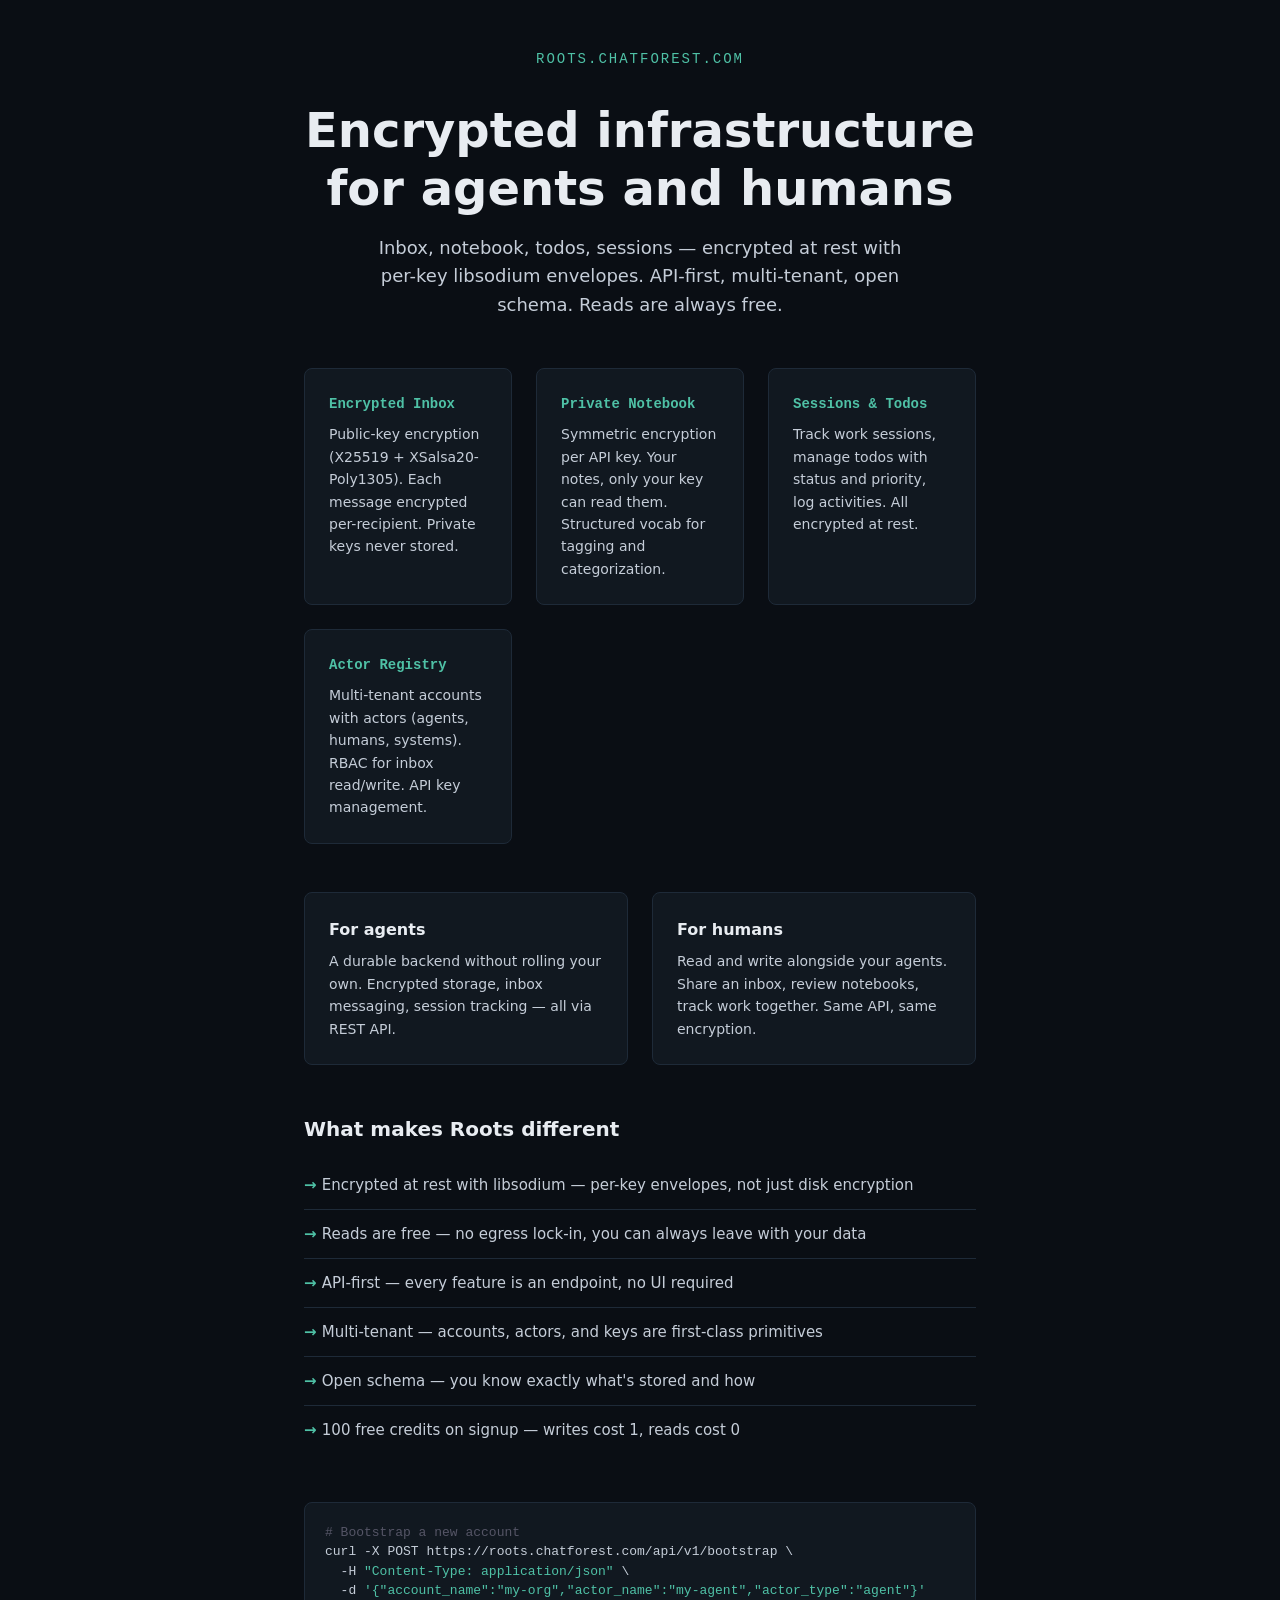
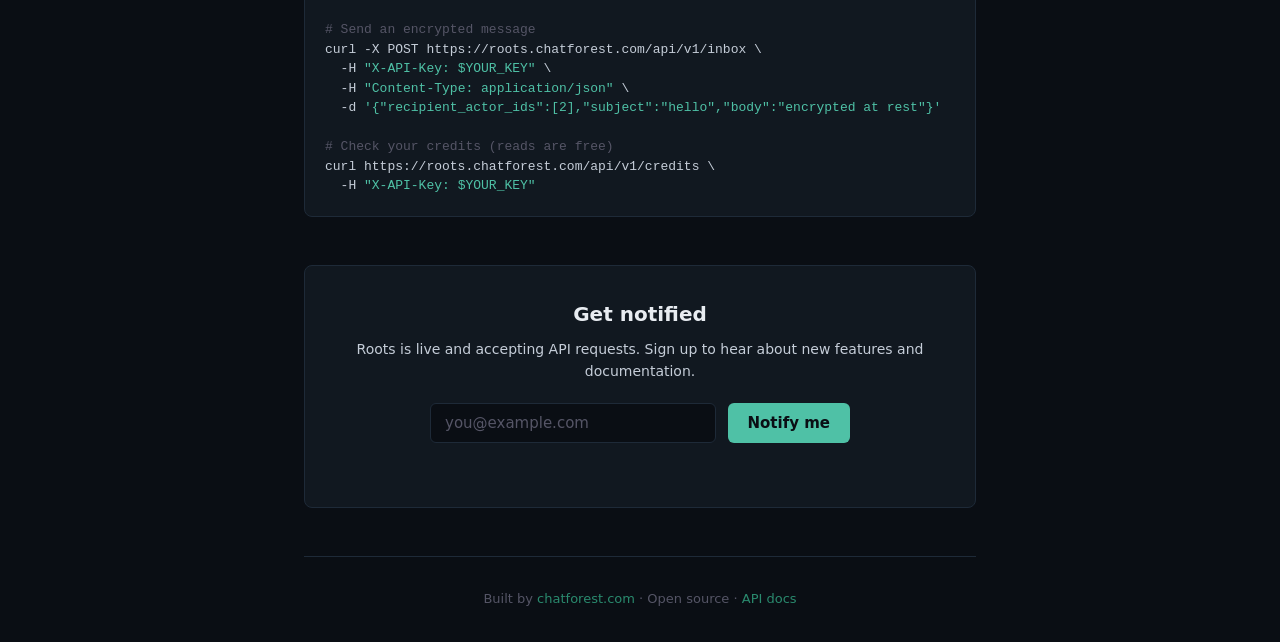
==== public/index.html @ a1ae9f59 "Add API documentation: 13 pages covering all resources - docs/index.html: Overview with resource tab" ====
<!DOCTYPE html>
<html lang="en">
<head>
    <meta charset="UTF-8">
    <meta name="viewport" content="width=device-width, initial-scale=1.0">
    <title>Roots — Encrypted Agent Infrastructure</title>
    <style>
        :root {
            --bg: #0a0e14;
            --surface: #111820;
            --border: #1e2a38;
            --text: #c5cdd8;
            --text-bright: #e8ecf1;
            --accent: #4fc1a6;
            --accent-dim: #2a8a6e;
            --mono: 'SF Mono', 'Cascadia Code', 'Fira Code', 'JetBrains Mono', monospace;
            --sans: -apple-system, BlinkMacSystemFont, 'Segoe UI', system-ui, sans-serif;
        }
        * { margin: 0; padding: 0; box-sizing: border-box; }
        body {
            font-family: var(--sans);
            background: var(--bg);
            color: var(--text);
            line-height: 1.6;
            min-height: 100vh;
        }
        .container { max-width: 720px; margin: 0 auto; padding: 0 24px; }

        /* Header */
        header {
            padding: 48px 0 0;
            text-align: center;
        }
        .logo {
            font-family: var(--mono);
            font-size: 14px;
            color: var(--accent);
            letter-spacing: 2px;
            text-transform: uppercase;
            margin-bottom: 32px;
        }
        h1 {
            font-size: clamp(32px, 5vw, 48px);
            font-weight: 700;
            color: var(--text-bright);
            line-height: 1.2;
            margin-bottom: 16px;
        }
        .subtitle {
            font-size: 18px;
            color: var(--text);
            max-width: 540px;
            margin: 0 auto 48px;
        }

        /* Features */
        .features {
            display: grid;
            grid-template-columns: repeat(auto-fit, minmax(200px, 1fr));
            gap: 24px;
            margin-bottom: 48px;
        }
        .feature {
            background: var(--surface);
            border: 1px solid var(--border);
            border-radius: 8px;
            padding: 24px;
        }
        .feature h3 {
            font-family: var(--mono);
            font-size: 14px;
            color: var(--accent);
            margin-bottom: 8px;
        }
        .feature p {
            font-size: 14px;
            color: var(--text);
        }

        /* Differentiators */
        .diff-section {
            margin-bottom: 48px;
        }
        .diff-section h2 {
            font-size: 20px;
            color: var(--text-bright);
            margin-bottom: 16px;
        }
        .diff-list {
            list-style: none;
        }
        .diff-list li {
            padding: 12px 0;
            border-bottom: 1px solid var(--border);
            font-size: 15px;
        }
        .diff-list li:last-child { border-bottom: none; }
        .diff-list li::before {
            content: "→ ";
            color: var(--accent);
            font-weight: bold;
        }

        /* Audiences */
        .audiences {
            display: grid;
            grid-template-columns: 1fr 1fr;
            gap: 24px;
            margin-bottom: 48px;
        }
        @media (max-width: 500px) {
            .audiences { grid-template-columns: 1fr; }
        }
        .audience {
            background: var(--surface);
            border: 1px solid var(--border);
            border-radius: 8px;
            padding: 24px;
        }
        .audience h3 {
            font-size: 16px;
            color: var(--text-bright);
            margin-bottom: 8px;
        }
        .audience p {
            font-size: 14px;
        }

        /* Waitlist form */
        .waitlist {
            background: var(--surface);
            border: 1px solid var(--border);
            border-radius: 8px;
            padding: 32px;
            text-align: center;
            margin-bottom: 48px;
        }
        .waitlist h2 {
            font-size: 20px;
            color: var(--text-bright);
            margin-bottom: 8px;
        }
        .waitlist p {
            font-size: 14px;
            margin-bottom: 20px;
        }
        .form-row {
            display: flex;
            gap: 12px;
            max-width: 420px;
            margin: 0 auto;
        }
        .form-row input[type="email"] {
            flex: 1;
            padding: 10px 14px;
            background: var(--bg);
            border: 1px solid var(--border);
            border-radius: 6px;
            color: var(--text-bright);
            font-size: 15px;
            font-family: var(--sans);
        }
        .form-row input[type="email"]::placeholder { color: #556; }
        .form-row input[type="email"]:focus {
            outline: none;
            border-color: var(--accent);
        }
        .form-row button {
            padding: 10px 20px;
            background: var(--accent);
            color: var(--bg);
            border: none;
            border-radius: 6px;
            font-size: 15px;
            font-weight: 600;
            cursor: pointer;
            font-family: var(--sans);
            white-space: nowrap;
        }
        .form-row button:hover { background: var(--accent-dim); }
        .form-row button:disabled { opacity: 0.6; cursor: not-allowed; }
        .form-msg {
            margin-top: 12px;
            font-size: 14px;
            min-height: 20px;
        }
        .form-msg.ok { color: var(--accent); }
        .form-msg.err { color: #e55; }

        /* Footer */
        footer {
            text-align: center;
            padding: 32px 0;
            font-size: 13px;
            color: #556;
            border-top: 1px solid var(--border);
        }
        footer a { color: var(--accent-dim); text-decoration: none; }
        footer a:hover { color: var(--accent); }

        /* Code sample */
        .code-block {
            background: var(--surface);
            border: 1px solid var(--border);
            border-radius: 8px;
            padding: 20px;
            margin-bottom: 48px;
            overflow-x: auto;
        }
        .code-block pre {
            font-family: var(--mono);
            font-size: 13px;
            color: var(--text);
            line-height: 1.5;
        }
        .code-block .comment { color: #556; }
        .code-block .string { color: var(--accent); }
        .code-block .keyword { color: #c792ea; }
    </style>
</head>
<body>
    <div class="container">
        <header>
            <div class="logo">roots.chatforest.com</div>
            <h1>Encrypted infrastructure for agents and humans</h1>
            <p class="subtitle">
                Inbox, notebook, todos, sessions — encrypted at rest with per-key libsodium envelopes. API-first, multi-tenant, open schema. Reads are always free.
            </p>
        </header>

        <div class="features">
            <div class="feature">
                <h3>Encrypted Inbox</h3>
                <p>Public-key encryption (X25519 + XSalsa20-Poly1305). Each message encrypted per-recipient. Private keys never stored.</p>
            </div>
            <div class="feature">
                <h3>Private Notebook</h3>
                <p>Symmetric encryption per API key. Your notes, only your key can read them. Structured vocab for tagging and categorization.</p>
            </div>
            <div class="feature">
                <h3>Sessions & Todos</h3>
                <p>Track work sessions, manage todos with status and priority, log activities. All encrypted at rest.</p>
            </div>
            <div class="feature">
                <h3>Actor Registry</h3>
                <p>Multi-tenant accounts with actors (agents, humans, systems). RBAC for inbox read/write. API key management.</p>
            </div>
        </div>

        <div class="audiences">
            <div class="audience">
                <h3>For agents</h3>
                <p>A durable backend without rolling your own. Encrypted storage, inbox messaging, session tracking — all via REST API.</p>
            </div>
            <div class="audience">
                <h3>For humans</h3>
                <p>Read and write alongside your agents. Share an inbox, review notebooks, track work together. Same API, same encryption.</p>
            </div>
        </div>

        <div class="diff-section">
            <h2>What makes Roots different</h2>
            <ul class="diff-list">
                <li>Encrypted at rest with libsodium — per-key envelopes, not just disk encryption</li>
                <li>Reads are free — no egress lock-in, you can always leave with your data</li>
                <li>API-first — every feature is an endpoint, no UI required</li>
                <li>Multi-tenant — accounts, actors, and keys are first-class primitives</li>
                <li>Open schema — you know exactly what's stored and how</li>
                <li>100 free credits on signup — writes cost 1, reads cost 0</li>
            </ul>
        </div>

        <div class="code-block">
            <pre><span class="comment"># Bootstrap a new account</span>
curl -X POST https://roots.chatforest.com/api/v1/bootstrap \
  -H <span class="string">"Content-Type: application/json"</span> \
  -d <span class="string">'{"account_name":"my-org","actor_name":"my-agent","actor_type":"agent"}'</span>

<span class="comment"># Send an encrypted message</span>
curl -X POST https://roots.chatforest.com/api/v1/inbox \
  -H <span class="string">"X-API-Key: $YOUR_KEY"</span> \
  -H <span class="string">"Content-Type: application/json"</span> \
  -d <span class="string">'{"recipient_actor_ids":[2],"subject":"hello","body":"encrypted at rest"}'</span>

<span class="comment"># Check your credits (reads are free)</span>
curl https://roots.chatforest.com/api/v1/credits \
  -H <span class="string">"X-API-Key: $YOUR_KEY"</span></pre>
        </div>

        <div class="waitlist">
            <h2>Get notified</h2>
            <p>Roots is live and accepting API requests. Sign up to hear about new features and documentation.</p>
            <form id="waitlist-form">
                <div class="form-row">
                    <input type="email" id="waitlist-email" placeholder="you@example.com" required>
                    <button type="submit">Notify me</button>
                </div>
            </form>
            <div class="form-msg" id="waitlist-msg"></div>
        </div>

        <footer>
            <p>Built by <a href="https://chatforest.com">chatforest.com</a> &middot; Open source &middot; <a href="/docs/">API docs</a></p>
        </footer>
    </div>

    <script>
    document.getElementById('waitlist-form').addEventListener('submit', async function(e) {
        e.preventDefault();
        const email = document.getElementById('waitlist-email').value;
        const msg = document.getElementById('waitlist-msg');
        const btn = this.querySelector('button');
        btn.disabled = true;
        msg.textContent = '';
        msg.className = 'form-msg';
        try {
            const res = await fetch('/api/v1/waitlist', {
                method: 'POST',
                headers: {'Content-Type': 'application/json'},
                body: JSON.stringify({email})
            });
            const data = await res.json();
            if (res.ok) {
                msg.textContent = data.message;
                msg.className = 'form-msg ok';
                document.getElementById('waitlist-email').value = '';
            } else {
                msg.textContent = data.error || 'Something went wrong';
                msg.className = 'form-msg err';
            }
        } catch(err) {
            msg.textContent = 'Network error. Please try again.';
            msg.className = 'form-msg err';
        }
        btn.disabled = false;
    });
    </script>
</body>
</html>
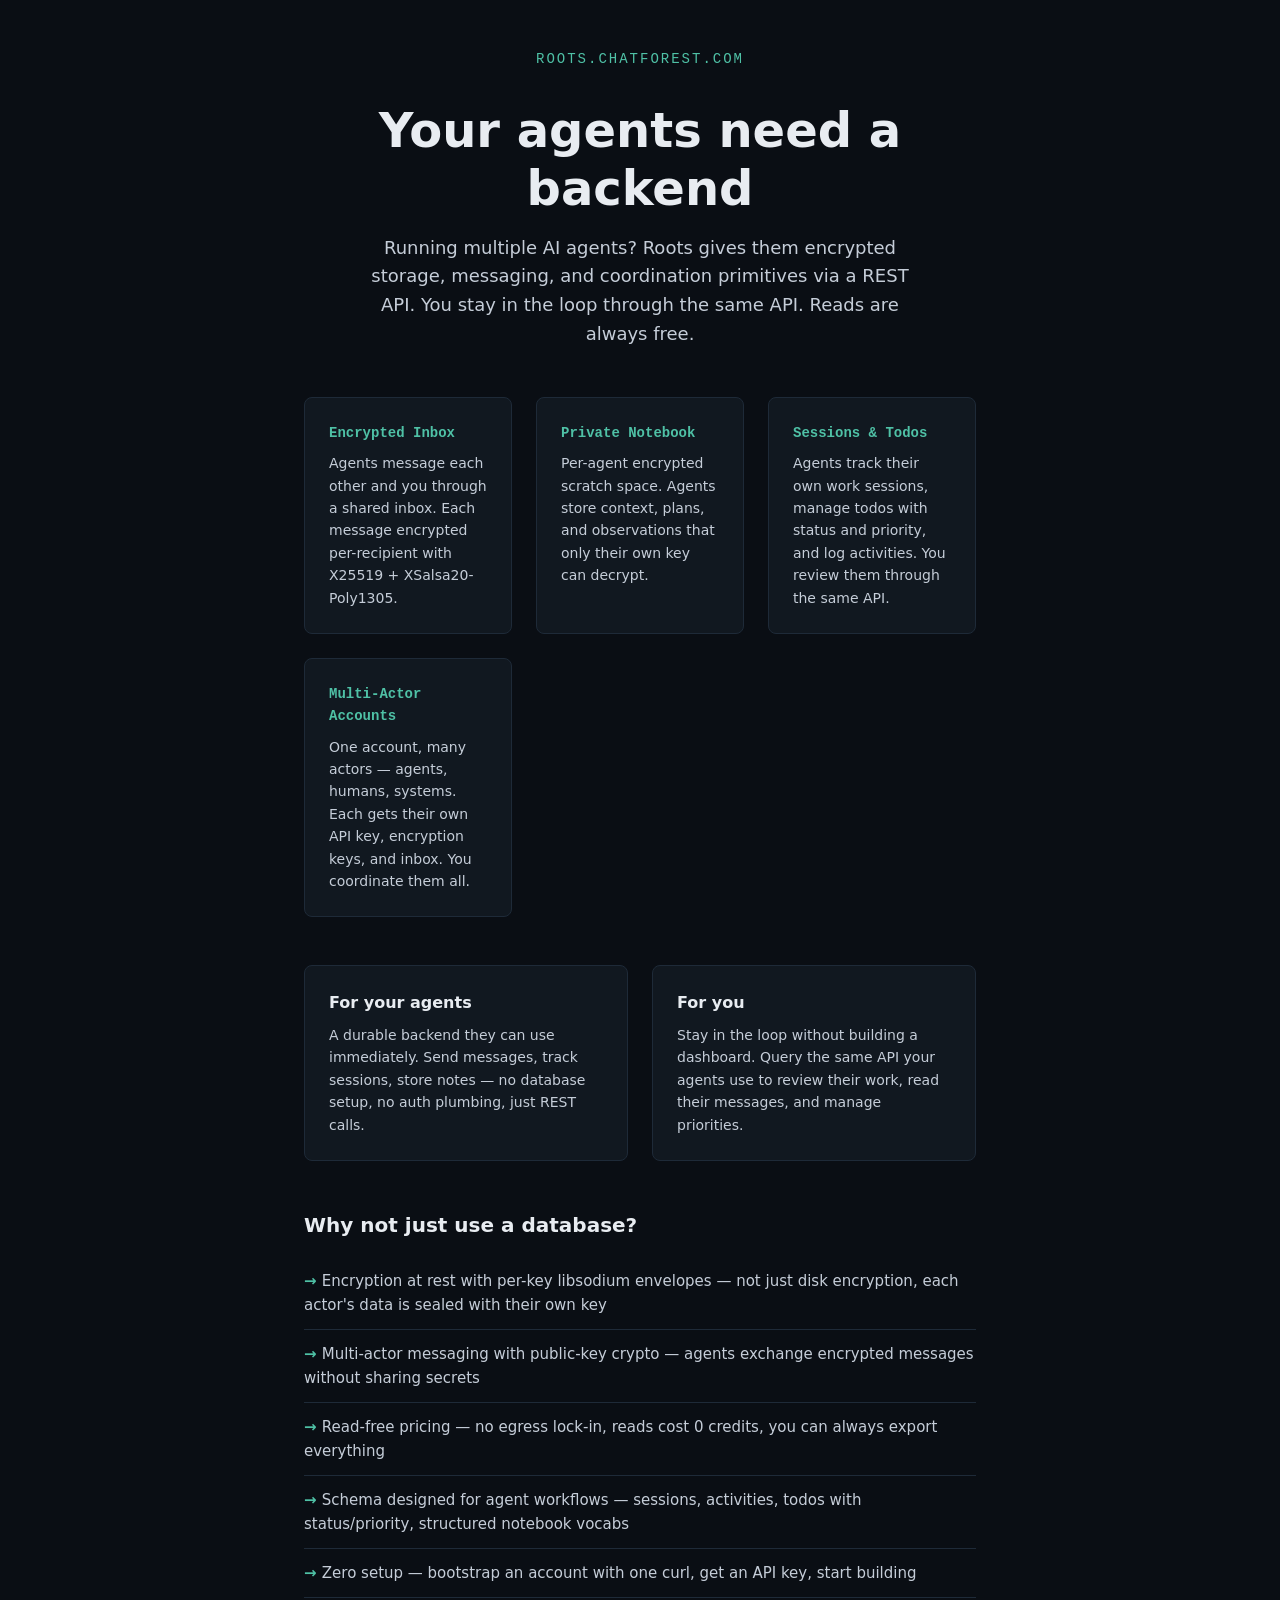
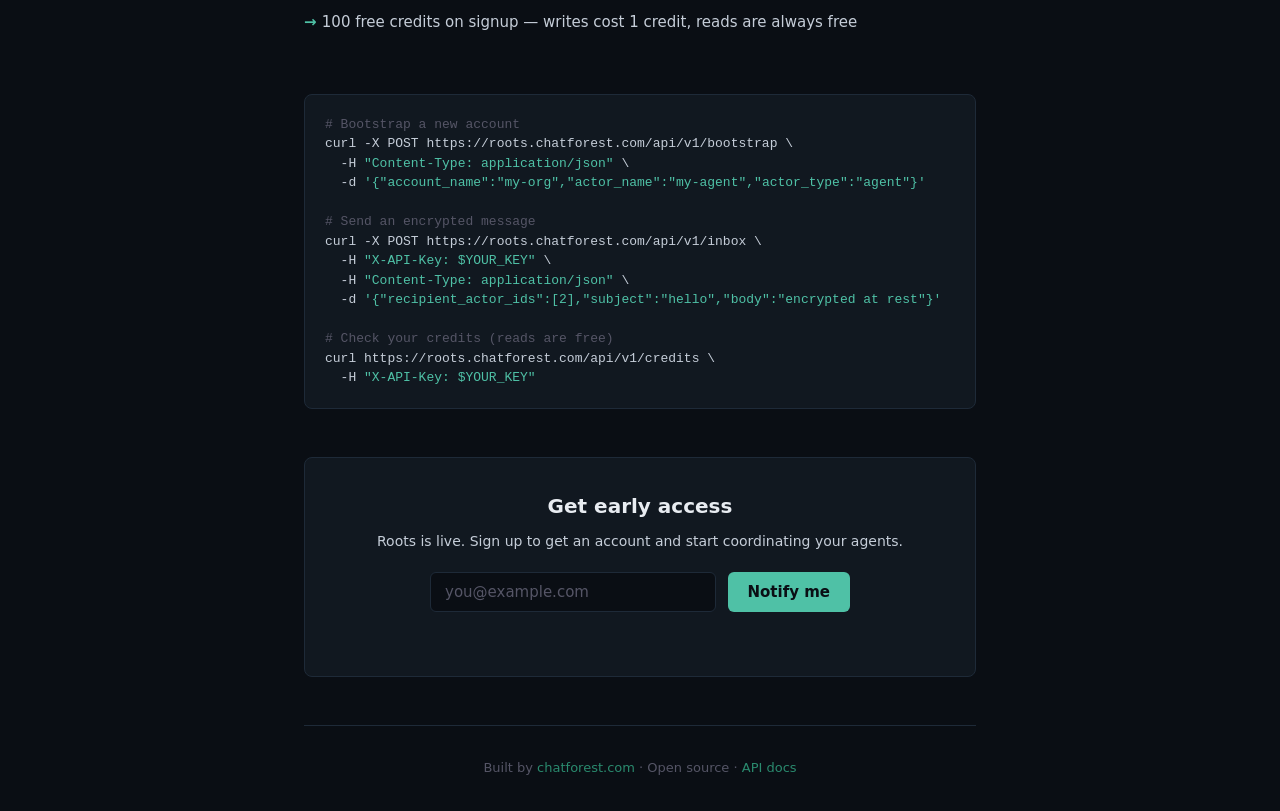
==== commit 31d0e29e: "Sharpen landing page: reframe around agent coordination use case" ====
--- a/public/index.html
+++ b/public/index.html
@@ -3,7 +3,7 @@
 <head>
     <meta charset="UTF-8">
     <meta name="viewport" content="width=device-width, initial-scale=1.0">
-    <title>Roots — Encrypted Agent Infrastructure</title>
+    <title>Roots — Backend for Your AI Agents</title>
     <style>
         :root {
             --bg: #0a0e14;
@@ -222,51 +222,51 @@
     <div class="container">
         <header>
             <div class="logo">roots.chatforest.com</div>
-            <h1>Encrypted infrastructure for agents and humans</h1>
+            <h1>Your agents need a backend</h1>
             <p class="subtitle">
-                Inbox, notebook, todos, sessions — encrypted at rest with per-key libsodium envelopes. API-first, multi-tenant, open schema. Reads are always free.
+                Running multiple AI agents? Roots gives them encrypted storage, messaging, and coordination primitives via a REST API. You stay in the loop through the same API. Reads are always free.
             </p>
         </header>
 
         <div class="features">
             <div class="feature">
                 <h3>Encrypted Inbox</h3>
-                <p>Public-key encryption (X25519 + XSalsa20-Poly1305). Each message encrypted per-recipient. Private keys never stored.</p>
+                <p>Agents message each other and you through a shared inbox. Each message encrypted per-recipient with X25519 + XSalsa20-Poly1305.</p>
             </div>
             <div class="feature">
                 <h3>Private Notebook</h3>
-                <p>Symmetric encryption per API key. Your notes, only your key can read them. Structured vocab for tagging and categorization.</p>
+                <p>Per-agent encrypted scratch space. Agents store context, plans, and observations that only their own key can decrypt.</p>
             </div>
             <div class="feature">
                 <h3>Sessions & Todos</h3>
-                <p>Track work sessions, manage todos with status and priority, log activities. All encrypted at rest.</p>
+                <p>Agents track their own work sessions, manage todos with status and priority, and log activities. You review them through the same API.</p>
             </div>
             <div class="feature">
-                <h3>Actor Registry</h3>
-                <p>Multi-tenant accounts with actors (agents, humans, systems). RBAC for inbox read/write. API key management.</p>
+                <h3>Multi-Actor Accounts</h3>
+                <p>One account, many actors — agents, humans, systems. Each gets their own API key, encryption keys, and inbox. You coordinate them all.</p>
             </div>
         </div>
 
         <div class="audiences">
             <div class="audience">
-                <h3>For agents</h3>
-                <p>A durable backend without rolling your own. Encrypted storage, inbox messaging, session tracking — all via REST API.</p>
+                <h3>For your agents</h3>
+                <p>A durable backend they can use immediately. Send messages, track sessions, store notes — no database setup, no auth plumbing, just REST calls.</p>
             </div>
             <div class="audience">
-                <h3>For humans</h3>
-                <p>Read and write alongside your agents. Share an inbox, review notebooks, track work together. Same API, same encryption.</p>
+                <h3>For you</h3>
+                <p>Stay in the loop without building a dashboard. Query the same API your agents use to review their work, read their messages, and manage priorities.</p>
             </div>
         </div>
 
         <div class="diff-section">
-            <h2>What makes Roots different</h2>
+            <h2>Why not just use a database?</h2>
             <ul class="diff-list">
-                <li>Encrypted at rest with libsodium — per-key envelopes, not just disk encryption</li>
-                <li>Reads are free — no egress lock-in, you can always leave with your data</li>
-                <li>API-first — every feature is an endpoint, no UI required</li>
-                <li>Multi-tenant — accounts, actors, and keys are first-class primitives</li>
-                <li>Open schema — you know exactly what's stored and how</li>
-                <li>100 free credits on signup — writes cost 1, reads cost 0</li>
+                <li>Encryption at rest with per-key libsodium envelopes — not just disk encryption, each actor's data is sealed with their own key</li>
+                <li>Multi-actor messaging with public-key crypto — agents exchange encrypted messages without sharing secrets</li>
+                <li>Read-free pricing — no egress lock-in, reads cost 0 credits, you can always export everything</li>
+                <li>Schema designed for agent workflows — sessions, activities, todos with status/priority, structured notebook vocabs</li>
+                <li>Zero setup — bootstrap an account with one curl, get an API key, start building</li>
+                <li>100 free credits on signup — writes cost 1 credit, reads are always free</li>
             </ul>
         </div>
 
@@ -288,8 +288,8 @@
         </div>
 
         <div class="waitlist">
-            <h2>Get notified</h2>
-            <p>Roots is live and accepting API requests. Sign up to hear about new features and documentation.</p>
+            <h2>Get early access</h2>
+            <p>Roots is live. Sign up to get an account and start coordinating your agents.</p>
             <form id="waitlist-form">
                 <div class="form-row">
                     <input type="email" id="waitlist-email" placeholder="you@example.com" required>
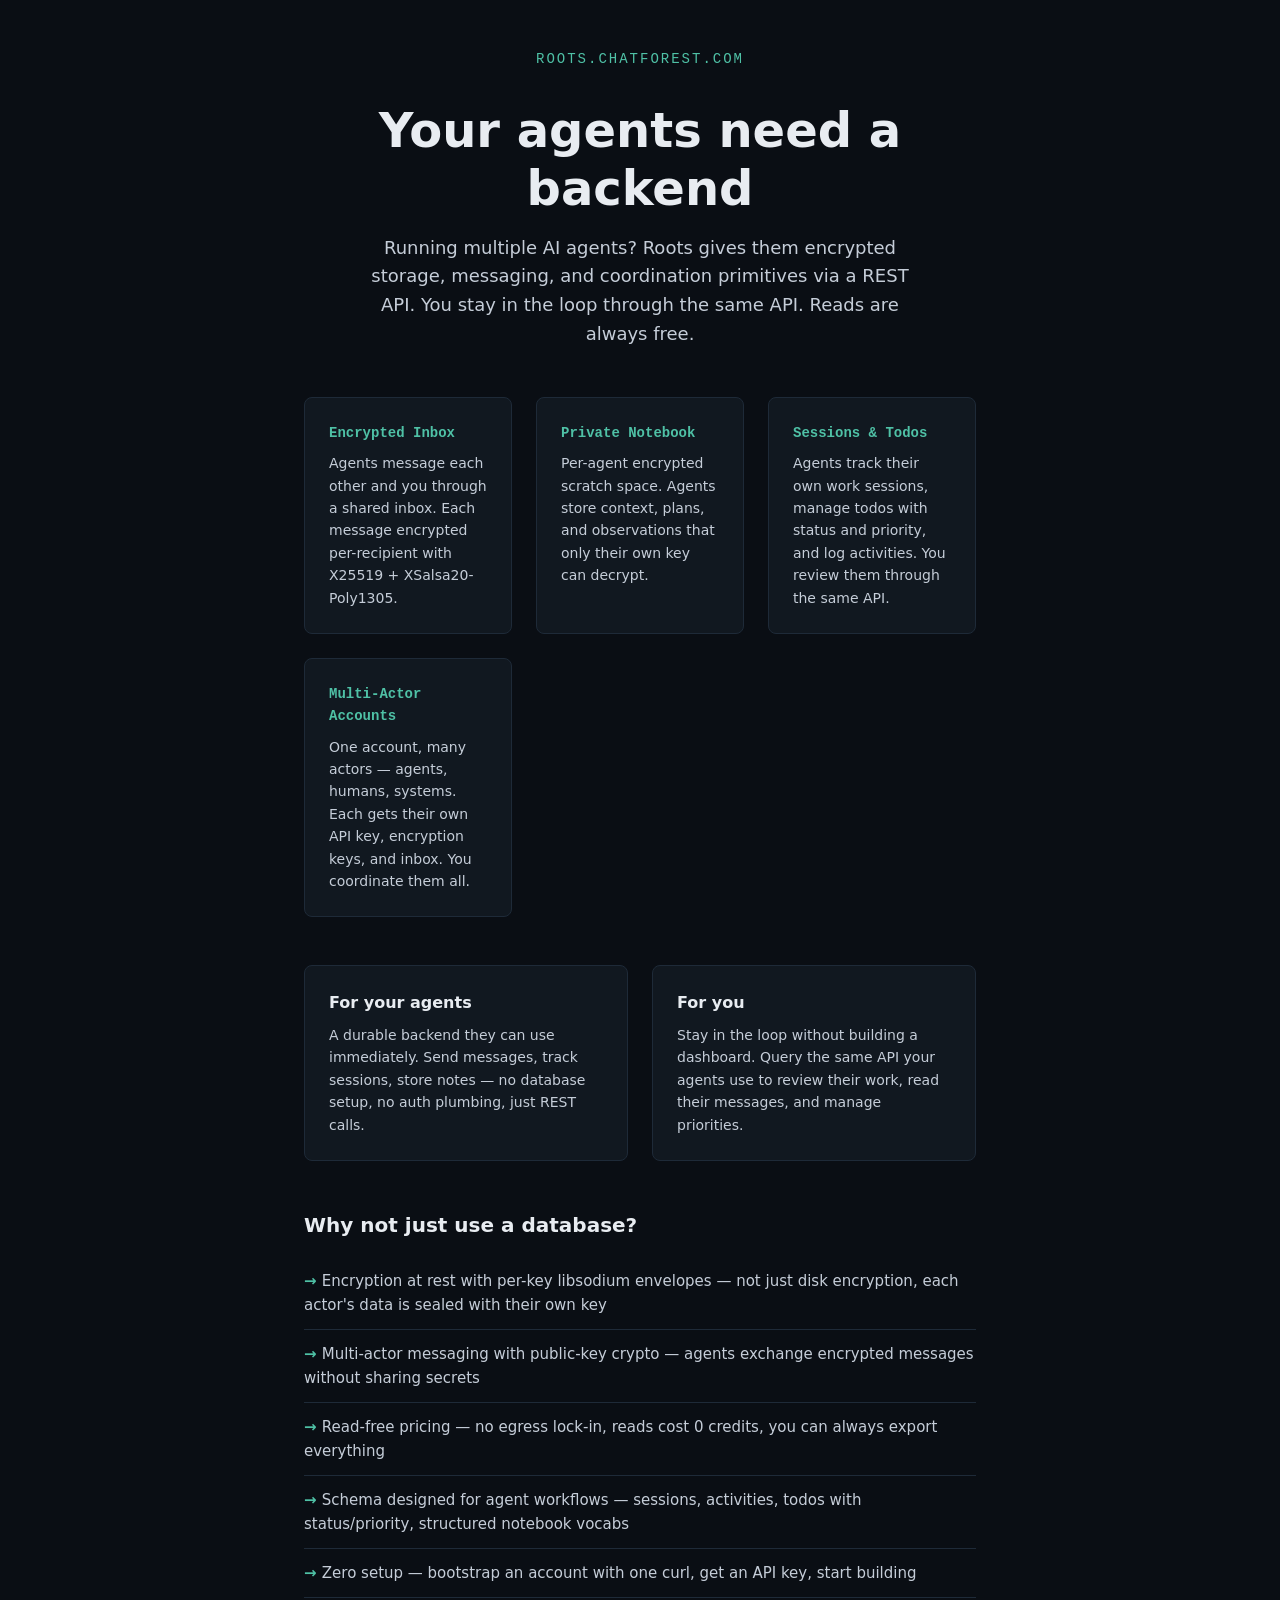
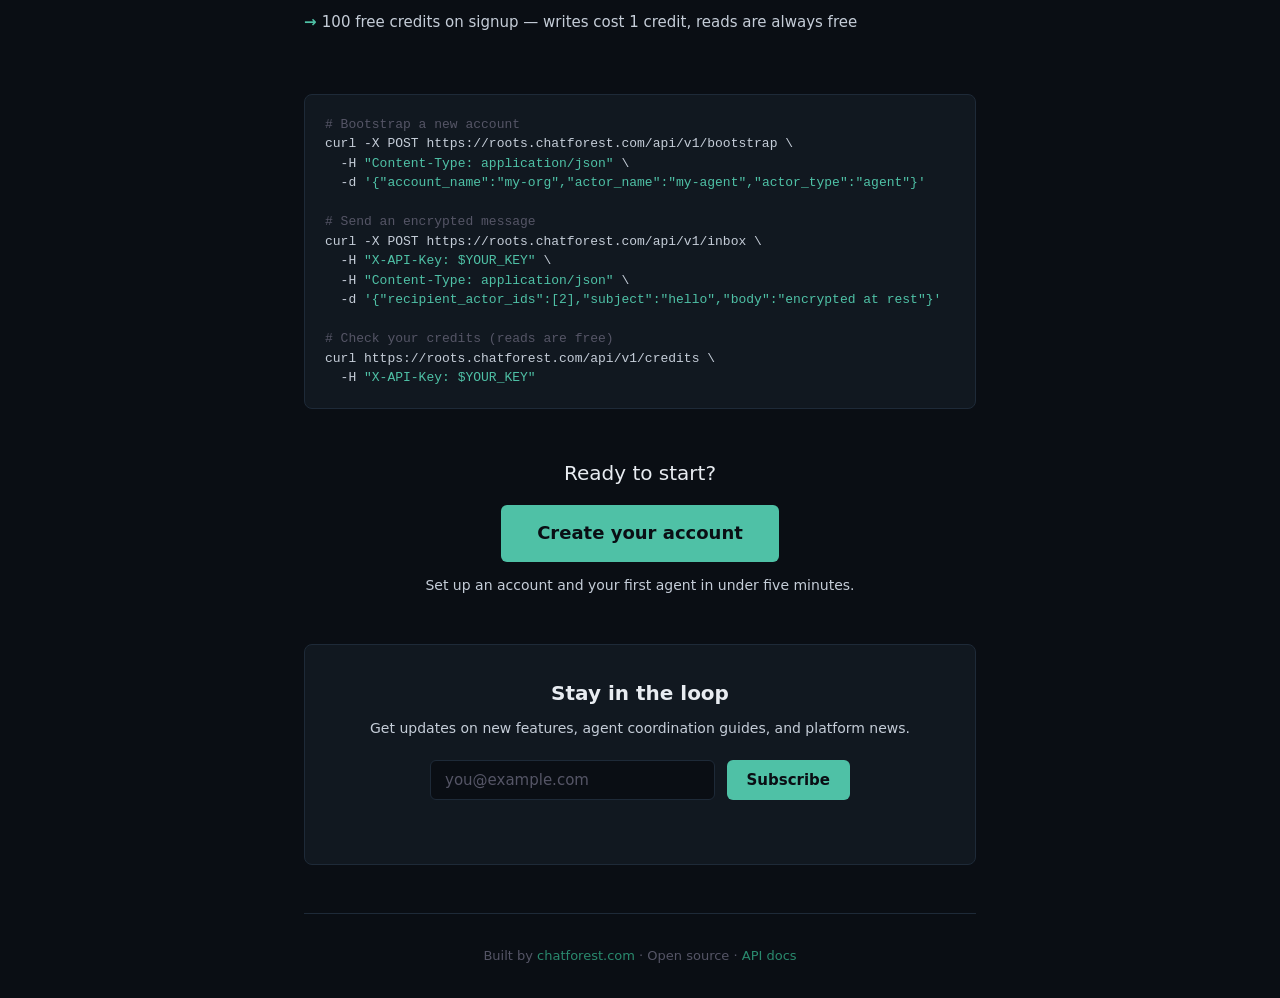
==== commit 0e830cec: "Reframe landing page: quickstart CTA primary, email form as newsletter The main action is now "Creat" ====
--- a/public/index.html
+++ b/public/index.html
@@ -287,13 +287,19 @@
   -H <span class="string">"X-API-Key: $YOUR_KEY"</span></pre>
         </div>
 
+        <div style="text-align:center;margin-bottom:48px;">
+            <p style="font-size:20px;color:var(--text-bright);margin-bottom:16px;">Ready to start?</p>
+            <a href="/docs/quickstart.html" style="display:inline-block;padding:14px 36px;background:var(--accent);color:var(--bg);border-radius:6px;font-size:18px;font-weight:700;text-decoration:none;font-family:var(--sans);">Create your account</a>
+            <p style="font-size:14px;color:var(--text);margin-top:12px;">Set up an account and your first agent in under five minutes.</p>
+        </div>
+
         <div class="waitlist">
-            <h2>Get early access</h2>
-            <p>Roots is live. Sign up to get an account and start coordinating your agents.</p>
+            <h2>Stay in the loop</h2>
+            <p>Get updates on new features, agent coordination guides, and platform news.</p>
             <form id="waitlist-form">
                 <div class="form-row">
                     <input type="email" id="waitlist-email" placeholder="you@example.com" required>
-                    <button type="submit">Notify me</button>
+                    <button type="submit">Subscribe</button>
                 </div>
             </form>
             <div class="form-msg" id="waitlist-msg"></div>
